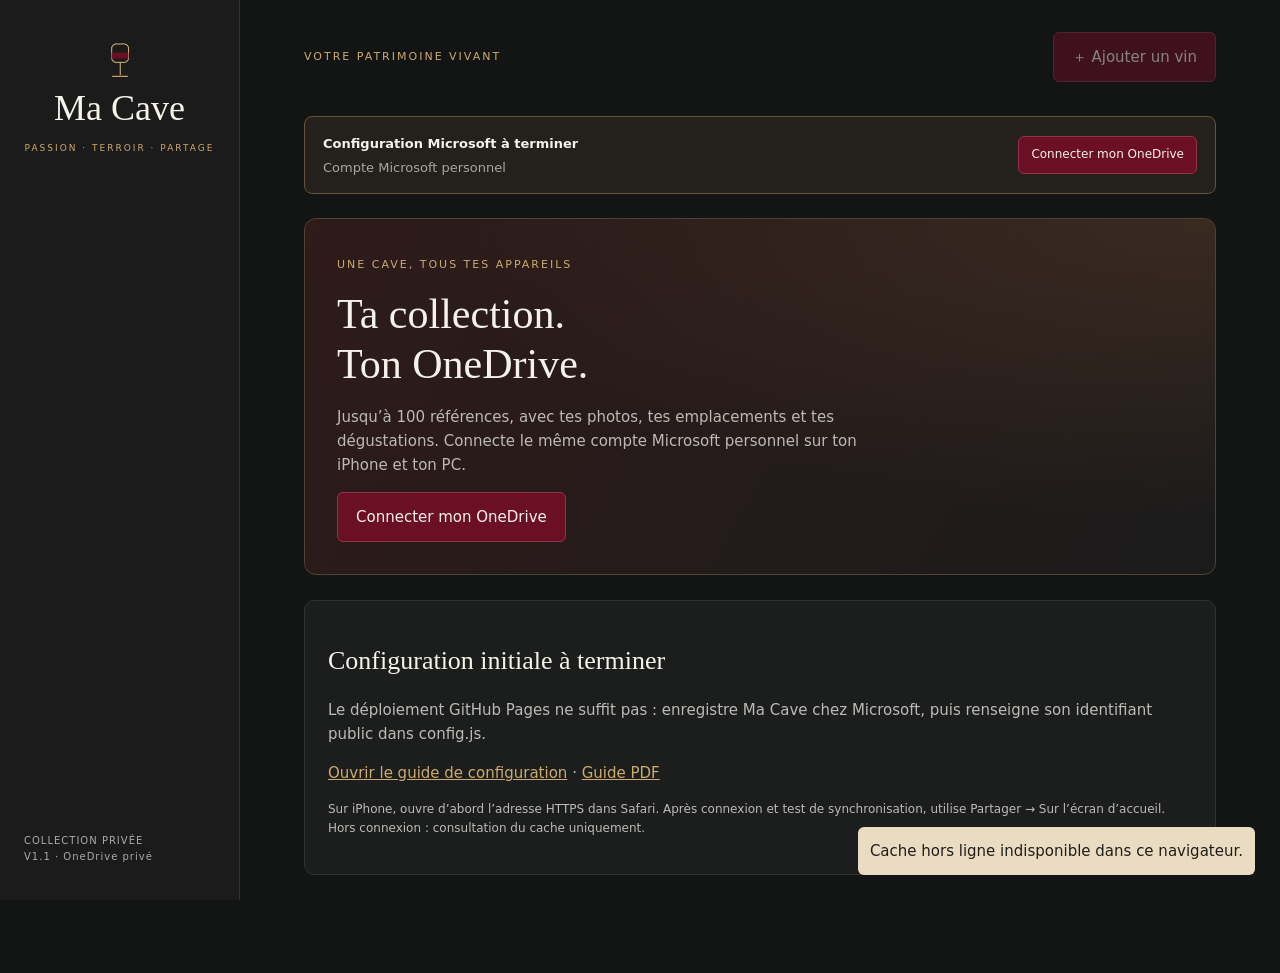
==== index.html @ b3aa9d2f "Add files via upload" ====
<!doctype html>
<html lang="fr">
  <head>
    <meta charset="utf-8" />
    <meta name="viewport" content="width=device-width,initial-scale=1" />
    <meta name="referrer" content="no-referrer" />
    <meta name="apple-mobile-web-app-capable" content="yes" />
    <meta
      name="apple-mobile-web-app-status-bar-style"
      content="black-translucent"
    />
    <meta name="theme-color" content="#1B1B1B" />
    <title>Ma Cave · Collection privée</title>
    <link rel="manifest" href="manifest.json" />
    <link rel="apple-touch-icon" href="assets/icons/apple-touch-icon.png" />
    <link rel="icon" href="assets/logo.png" />
    <link rel="stylesheet" href="style.css" />
  </head>
  <body>
    <aside>
      <a class="brand" href="#dashboard"
        ><img src="assets/logo.png" alt="" />Ma Cave<small
          >PASSION · TERROIR · PARTAGE</small
        ></a
      >
      <nav id="nav"></nav>
      <footer>COLLECTION PRIVÉE<br />V1.1 · OneDrive privé</footer>
    </aside>
    <main>
      <header>
        <span id="eyebrow">VOTRE PATRIMOINE VIVANT</span
        ><button onclick="App.edit()">＋ Ajouter un vin</button>
      </header>
      <section id="syncStatus" class="sync-banner" role="status"></section>
      <div id="view" aria-live="polite"></div>
    </main>
    <dialog id="modal">
      <div id="dialogContent"></div>
      <button class="secondary" onclick="modal.close()">Fermer</button>
    </dialog>
    <div id="toast" role="status"></div>
    <script src="config.js"></script>
    <script src="vendor/msal-browser.min.js"></script>
    <script src="js/onedrive.js"></script>
    <script src="js/database.js"></script>
    <script src="js/mouvements.js"></script>
    <script src="js/exports.js"></script>
    <script src="js/ui.js"></script>
    <script src="js/bouteilles.js"></script>
    <script src="js/degustations.js"></script>
    <script src="app.js"></script>
  </body>
</html>
---- style.css ----
* {
  box-sizing: border-box;
}
:root {
  color-scheme: dark;
  --gold: #cdaa6d;
  --wine: #6b1024;
  --ivory: #f5f2ea;
}
body {
  margin: 0;
  background: #131414;
  color: var(--ivory);
  font:
    15px/1.6 system-ui,
    sans-serif;
}
aside {
  position: fixed;
  inset: 0 auto 0 0;
  width: 240px;
  background: #1b1b1b;
  border-right: 1px solid #37342f;
  padding: 35px 24px;
  display: flex;
  flex-direction: column;
}
.brand {
  font: 36px Georgia;
  text-align: center;
  color: var(--ivory);
  text-decoration: none;
}
.brand img {
  display: block;
  width: 52px;
  margin: auto;
}
.brand small {
  display: block;
  font: 9px system-ui;
  letter-spacing: 2px;
  color: var(--gold);
  margin-top: 14px;
}
nav {
  display: grid;
  gap: 10px;
  margin-top: 55px;
}
nav a {
  padding: 13px 16px;
  color: #bbb;
  text-decoration: none;
  border-radius: 7px;
}
nav a.active {
  background: #6b102455;
  color: var(--gold);
  border-left: 2px solid var(--gold);
}
footer {
  margin-top: auto;
  font-size: 10px;
  color: #aaa;
  letter-spacing: 1px;
}
main {
  max-width: 1500px;
  margin-left: 240px;
  padding: 32px 5vw 80px;
}
header {
  display: flex;
  justify-content: space-between;
  align-items: center;
  gap: 12px;
  margin-bottom: 34px;
}
#eyebrow,
.overline {
  color: var(--gold);
  font-size: 11px;
  letter-spacing: 2px;
}
h1,
h2,
h3 {
  font-family: Georgia, serif;
  font-weight: 400;
  line-height: 1.2;
}
h1 {
  font-size: 42px;
  margin: 14px 0;
}
h2 {
  font-size: 26px;
}
h3 {
  font-size: 21px;
}
p {
  color: #bcbab5;
}
button,
.btn {
  background: var(--wine);
  color: var(--ivory);
  border: 1px solid #903349;
  padding: 12px 18px;
  border-radius: 6px;
  cursor: pointer;
  font: inherit;
  text-decoration: none;
  display: inline-block;
}
button:hover,
.btn:hover {
  filter: brightness(1.2);
}
.secondary {
  background: transparent;
  border-color: #51483b;
  color: var(--gold);
}
.hero {
  padding: 32px;
  border: 1px solid #504234;
  border-radius: 12px;
  background:
    radial-gradient(ellipse at 100% 0, #70472c55, transparent 60%),
    linear-gradient(120deg, #2e1b1a, #1b1b1b);
  margin-bottom: 25px;
}
.hero p {
  max-width: 540px;
}
.grid {
  display: grid;
  grid-template-columns: repeat(2, minmax(0, 1fr));
  gap: 20px;
}
.stats {
  display: grid;
  grid-template-columns: repeat(4, 1fr);
  gap: 16px;
}
.card {
  background: #1c1e1e;
  border: 1px solid #303332;
  border-radius: 10px;
  padding: 23px;
  margin-bottom: 18px;
}
.stat b {
  display: block;
  font: 32px Georgia;
  color: var(--gold);
}
.stat span,
.muted {
  font-size: 13px;
  color: #a6a7a2;
}
.toolbar {
  display: flex;
  gap: 10px;
  flex-wrap: wrap;
  margin: 22px 0;
}
.toolbar input {
  flex: 1;
  min-width: 180px;
}
input,
select,
textarea {
  background: #252828;
  color: var(--ivory);
  border: 1px solid #444746;
  padding: 11px;
  border-radius: 5px;
  width: 100%;
  font: inherit;
}
textarea {
  min-height: 90px;
}
label {
  display: block;
  color: #ccc;
  font-size: 12px;
  margin-bottom: 14px;
}
label input,
label select,
label textarea {
  margin-top: 5px;
}
.wine {
  display: flex;
  align-items: center;
  gap: 20px;
  cursor: pointer;
}
.label {
  width: 65px;
  height: 88px;
  object-fit: cover;
  border-radius: 4px;
  background: #ede5d2;
  color: #6b1024;
  display: grid;
  place-items: center;
  font: 38px Georgia;
  flex-shrink: 0;
}
.wine h3 {
  margin: 0 0 6px;
}
.wine p {
  margin: 0;
}
.wine .right {
  margin-left: auto;
  text-align: right;
}
.pill {
  display: inline-block;
  border: 1px solid #64523b;
  color: var(--gold);
  border-radius: 20px;
  font-size: 11px;
  padding: 3px 10px;
}
.bar {
  height: 8px;
  background: #333;
  border-radius: 9px;
  overflow: hidden;
  margin: 8px 0 17px;
}
.bar i {
  display: block;
  height: 100%;
  background: var(--gold);
}
.actions {
  display: flex;
  gap: 10px;
  flex-wrap: wrap;
  margin-top: 20px;
}
.empty {
  text-align: center;
  padding: 40px;
  color: #bbb;
}
.rack {
  display: grid;
  gap: 8px;
  overflow: auto;
}
.slot {
  padding: 12px 5px;
  min-width: 75px;
  background: #262829;
  border: 1px solid #51483b;
  border-radius: 5px;
  text-align: center;
  font-size: 12px;
}
.slot.used {
  background: #6b102466;
  border-color: #9f5a59;
}
.detail-photo {
  width: 100%;
  max-height: 360px;
  object-fit: contain;
  border-radius: 10px;
}
dl {
  display: grid;
  grid-template-columns: 1fr 1fr;
  gap: 9px;
}
dt {
  color: #aaa;
}
dd {
  margin: 0;
}
dialog {
  background: #1b1d1d;
  color: var(--ivory);
  border: 1px solid #65523a;
  border-radius: 12px;
  width: min(720px, 95vw);
  max-height: 92vh;
  padding: 25px;
}
dialog::backdrop {
  background: #000a;
}
#toast {
  position: fixed;
  bottom: 25px;
  right: 25px;
  background: #eadcc2;
  color: #211e19;
  border-radius: 6px;
  padding: 12px;
  display: none;
  z-index: 10;
}
.small {
  font-size: 12px;
}
a {
  color: var(--gold);
}
@media (max-width: 1000px) {
  .stats {
    grid-template-columns: repeat(2, 1fr);
  }
  aside {
    width: 190px;
    padding: 25px 12px;
  }
  main {
    margin-left: 190px;
    padding: 25px;
  }
}
@media (max-width: 650px) {
  aside {
    position: static;
    width: auto;
    padding: 18px;
    border: 0;
  }
  .brand {
    font-size: 28px;
  }
  .brand img {
    width: 35px;
  }
  .brand small {
    margin: 6px;
  }
  .brand img,
  footer {
    display: none;
  }
  nav {
    position: fixed;
    bottom: 0;
    left: 0;
    right: 0;
    display: flex;
    margin: 0;
    background: #1b1b1bf5;
    z-index: 5;
    gap: 0;
    border-top: 1px solid #484030;
    justify-content: space-around;
  }
  nav a {
    padding: 14px 5px;
    font-size: 11px;
  }
  nav a.active {
    border-left: 0;
    border-top: 2px solid var(--gold);
  }
  main {
    margin: 0;
    padding: 15px 16px 95px;
  }
  header {
    margin-bottom: 20px;
  }
  #eyebrow {
    font-size: 9px;
  }
  header button {
    font-size: 12px;
    padding: 9px;
  }
  .hero {
    padding: 24px;
  }
  h1 {
    font-size: 33px;
  }
  .grid {
    grid-template-columns: 1fr;
  }
  .card {
    padding: 17px;
  }
  .wine {
    gap: 12px;
  }
  .wine h3 {
    font-size: 18px;
  }
  .label {
    width: 49px;
    height: 72px;
  }
  .wine .right {
    font-size: 12px;
  }
  .stats {
    gap: 10px;
  }
  .stat b {
    font-size: 27px;
  }
  .stat span {
    font-size: 11px;
  }
}
.sync-banner {
  border: 1px solid #64523b;
  border-radius: 8px;
  padding: 14px 18px;
  margin-bottom: 24px;
  background: #24201b;
  display: flex;
  justify-content: space-between;
  gap: 14px;
  align-items: center;
}
.sync-banner strong {
  font-size: 13px;
}
.sync-banner .actions {
  margin: 0;
}
.sync-banner button {
  font-size: 12px;
  padding: 8px 12px;
}
button:disabled {
  opacity: 0.5;
  cursor: wait;
}
.photo-tools {
  padding: 16px;
  background: #252322;
  border-radius: 8px;
  margin-bottom: 18px;
}
.photo-tools img {
  max-width: 100%;
  max-height: 220px;
  object-fit: contain;
}
.photo-tools input {
  max-width: 100%;
  font-size: 12px;
}
#toast {
  max-width: min(550px, 90vw);
  max-height: 40vh;
  overflow: auto;
}
@media (max-width: 650px) {
  .sync-banner {
    display: block;
  }
  .sync-banner .actions {
    margin-top: 12px;
  }
  .sync-banner .muted {
    overflow-wrap: anywhere;
  }
}
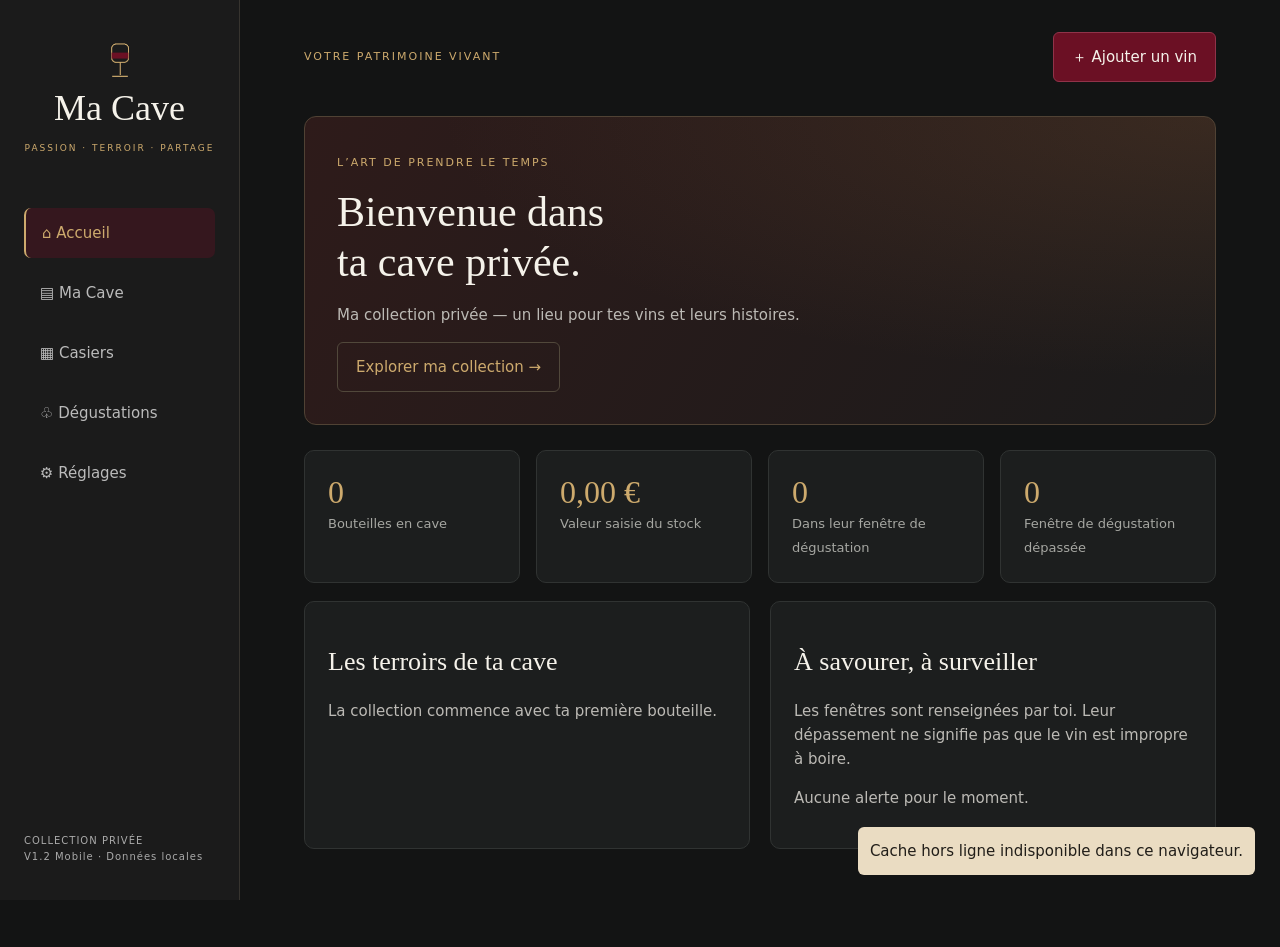
==== commit 95808674: "Add files via upload" ====
--- a/index.html
+++ b/index.html
@@ -2,8 +2,10 @@
 <html lang="fr">
   <head>
     <meta charset="utf-8" />
-    <meta name="viewport" content="width=device-width,initial-scale=1" />
-    <meta name="referrer" content="no-referrer" />
+    <meta
+      name="viewport"
+      content="width=device-width,initial-scale=1,viewport-fit=cover"
+    />
     <meta name="apple-mobile-web-app-capable" content="yes" />
     <meta
       name="apple-mobile-web-app-status-bar-style"
@@ -24,14 +26,13 @@
         ></a
       >
       <nav id="nav"></nav>
-      <footer>COLLECTION PRIVÉE<br />V1.1 · OneDrive privé</footer>
+      <footer>COLLECTION PRIVÉE<br />V1.2 Mobile · Données locales</footer>
     </aside>
     <main>
       <header>
         <span id="eyebrow">VOTRE PATRIMOINE VIVANT</span
         ><button onclick="App.edit()">＋ Ajouter un vin</button>
       </header>
-      <section id="syncStatus" class="sync-banner" role="status"></section>
       <div id="view" aria-live="polite"></div>
     </main>
     <dialog id="modal">
@@ -39,9 +40,6 @@
       <button class="secondary" onclick="modal.close()">Fermer</button>
     </dialog>
     <div id="toast" role="status"></div>
-    <script src="config.js"></script>
-    <script src="vendor/msal-browser.min.js"></script>
-    <script src="js/onedrive.js"></script>
     <script src="js/database.js"></script>
     <script src="js/mouvements.js"></script>
     <script src="js/exports.js"></script>
--- a/style.css
+++ b/style.css
@@ -424,59 +424,110 @@
     font-size: 11px;
   }
 }
-.sync-banner {
-  border: 1px solid #64523b;
-  border-radius: 8px;
-  padding: 14px 18px;
-  margin-bottom: 24px;
-  background: #24201b;
+/* Ajouts mobiles : commandes photo, cibles tactiles, zones sûres iPhone. */
+.photo-tools {
+  background: #242522;
+  border: 1px solid #494238;
+  border-radius: 9px;
+  padding: 15px;
+  margin-bottom: 20px;
+}
+.photo-actions {
   display: flex;
-  justify-content: space-between;
-  gap: 14px;
+  flex-wrap: wrap;
+  gap: 12px;
+}
+.photo-button {
+  font-size: 14px;
+  margin: 0;
+  min-height: 48px;
+  display: inline-flex;
   align-items: center;
-}
-.sync-banner strong {
-  font-size: 13px;
-}
-.sync-banner .actions {
-  margin: 0;
-}
-.sync-banner button {
-  font-size: 12px;
-  padding: 8px 12px;
+  justify-content: center;
+  cursor: pointer;
+}
+.file-hidden {
+  position: absolute;
+  width: 1px;
+  height: 1px;
+  padding: 0;
+  margin: -1px;
+  overflow: hidden;
+  clip: rect(0, 0, 0, 0);
+  white-space: nowrap;
+  border: 0;
+}
+.photo-button:focus-within {
+  outline: 2px solid var(--gold);
+  outline-offset: 4px;
+}
+#photoPreview {
+  display: block;
+  max-width: 100%;
+  height: auto;
+  max-height: 240px;
+  object-fit: contain;
+  margin: 12px auto;
+  border-radius: 6px;
+}
+#photoPreview[hidden] {
+  display: none;
+}
+.photo-tools .muted {
+  display: block;
 }
 button:disabled {
-  opacity: 0.5;
+  opacity: 0.55;
   cursor: wait;
 }
-.photo-tools {
-  padding: 16px;
-  background: #252322;
-  border-radius: 8px;
-  margin-bottom: 18px;
-}
-.photo-tools img {
-  max-width: 100%;
-  max-height: 220px;
-  object-fit: contain;
-}
-.photo-tools input {
-  max-width: 100%;
-  font-size: 12px;
-}
 #toast {
-  max-width: min(550px, 90vw);
-  max-height: 40vh;
+  max-width: min(520px, 90vw);
+  max-height: 35vh;
   overflow: auto;
 }
+dialog {
+  overscroll-behavior: contain;
+}
+button,
+.btn {
+  touch-action: manipulation;
+}
 @media (max-width: 650px) {
-  .sync-banner {
-    display: block;
-  }
-  .sync-banner .actions {
-    margin-top: 12px;
-  }
-  .sync-banner .muted {
-    overflow-wrap: anywhere;
-  }
-}
+  input,
+  select,
+  textarea {
+    font-size: 16px;
+  }
+  button {
+    min-height: 44px;
+  }
+  nav {
+    padding-bottom: env(safe-area-inset-bottom);
+  }
+  nav a {
+    min-height: 48px;
+    display: flex;
+    align-items: center;
+  }
+  main {
+    padding-bottom: calc(95px + env(safe-area-inset-bottom));
+  }
+  body {
+    padding-top: env(safe-area-inset-top);
+  }
+  #toast {
+    bottom: calc(75px + env(safe-area-inset-bottom));
+    right: 12px;
+  }
+  dialog {
+    padding: 20px;
+    max-height: 88dvh;
+  }
+  .photo-actions {
+    display: grid;
+    grid-template-columns: 1fr;
+  }
+  .photo-button {
+    width: 100%;
+  }
+}
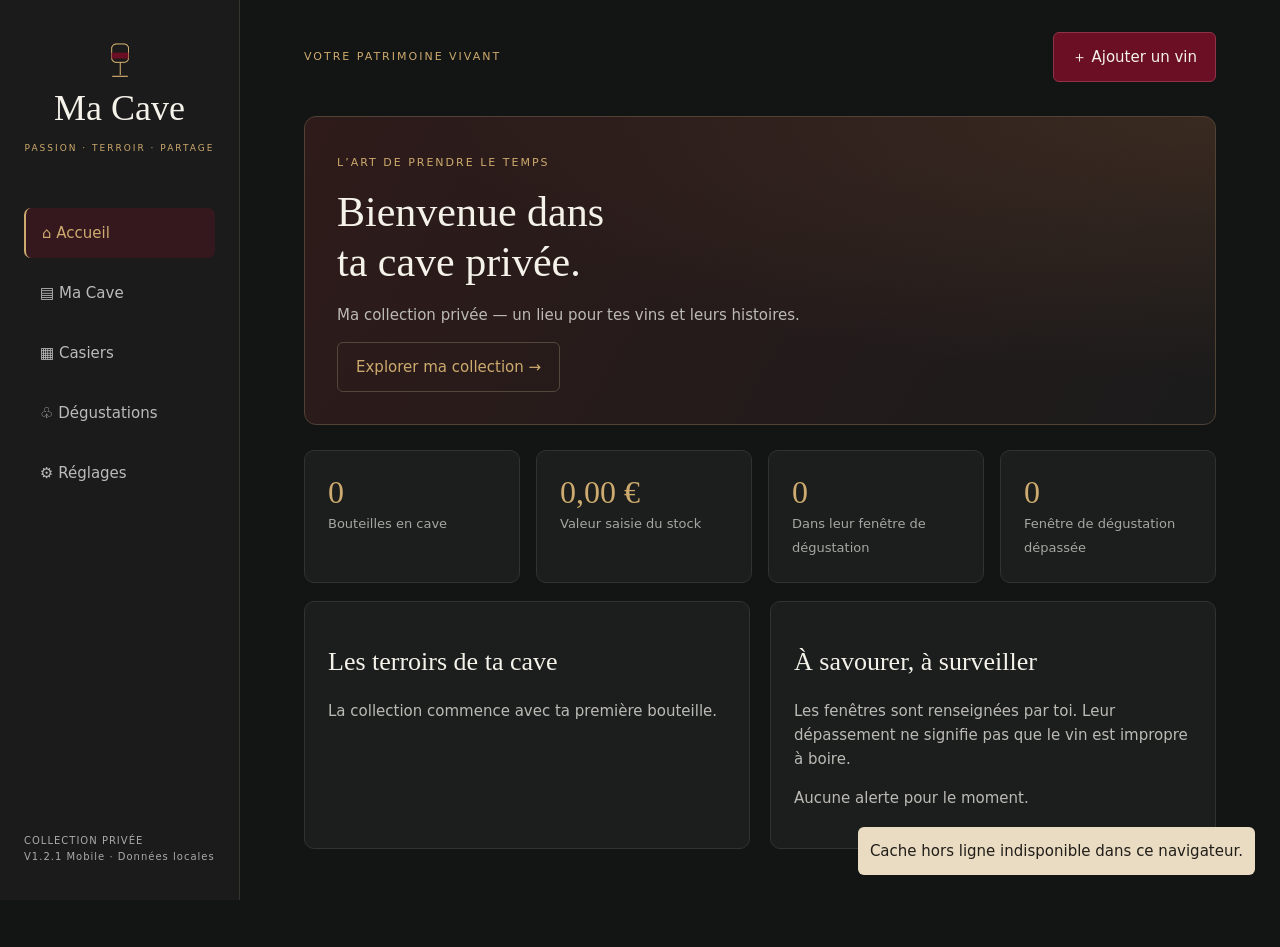
==== commit fb3bfcdb: "Add files via upload" ====
--- a/index.html
+++ b/index.html
@@ -13,10 +13,10 @@
     />
     <meta name="theme-color" content="#1B1B1B" />
     <title>Ma Cave · Collection privée</title>
-    <link rel="manifest" href="manifest.json" />
+    <link rel="manifest" href="manifest.json?v=1.2.1" />
     <link rel="apple-touch-icon" href="assets/icons/apple-touch-icon.png" />
     <link rel="icon" href="assets/logo.png" />
-    <link rel="stylesheet" href="style.css" />
+    <link rel="stylesheet" href="style.css?v=1.2.1" />
   </head>
   <body>
     <aside>
@@ -26,7 +26,7 @@
         ></a
       >
       <nav id="nav"></nav>
-      <footer>COLLECTION PRIVÉE<br />V1.2 Mobile · Données locales</footer>
+      <footer>COLLECTION PRIVÉE<br />V1.2.1 Mobile · Données locales</footer>
     </aside>
     <main>
       <header>
@@ -40,12 +40,12 @@
       <button class="secondary" onclick="modal.close()">Fermer</button>
     </dialog>
     <div id="toast" role="status"></div>
-    <script src="js/database.js"></script>
-    <script src="js/mouvements.js"></script>
-    <script src="js/exports.js"></script>
-    <script src="js/ui.js"></script>
-    <script src="js/bouteilles.js"></script>
-    <script src="js/degustations.js"></script>
-    <script src="app.js"></script>
+    <script src="js/database.js?v=1.2.1"></script>
+    <script src="js/mouvements.js?v=1.2.1"></script>
+    <script src="js/exports.js?v=1.2.1"></script>
+    <script src="js/ui.js?v=1.2.1"></script>
+    <script src="js/bouteilles.js?v=1.2.1"></script>
+    <script src="js/degustations.js?v=1.2.1"></script>
+    <script src="app.js?v=1.2.1"></script>
   </body>
 </html>
